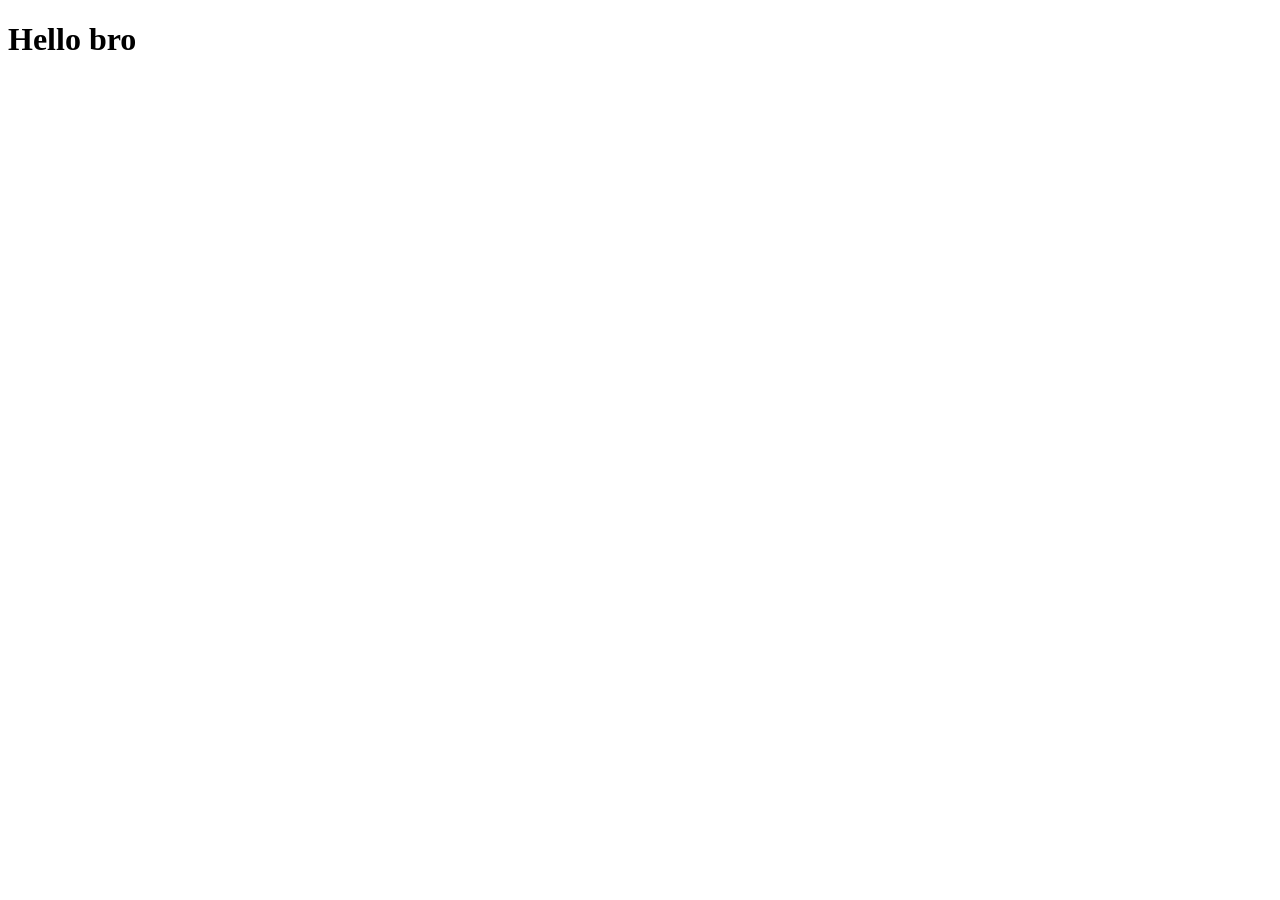
==== home.html @ 218bbf4b "add-home" ====
<!doctype html>
<html lang="en">
  <head>
    <meta charset="UTF-8" />
    <meta name="viewport" content="width=device-width, initial-scale=1.0" />
    <title>Document</title>
  </head>
  <body>
    <h1>Hello bro</h1>
  </body>
</html>
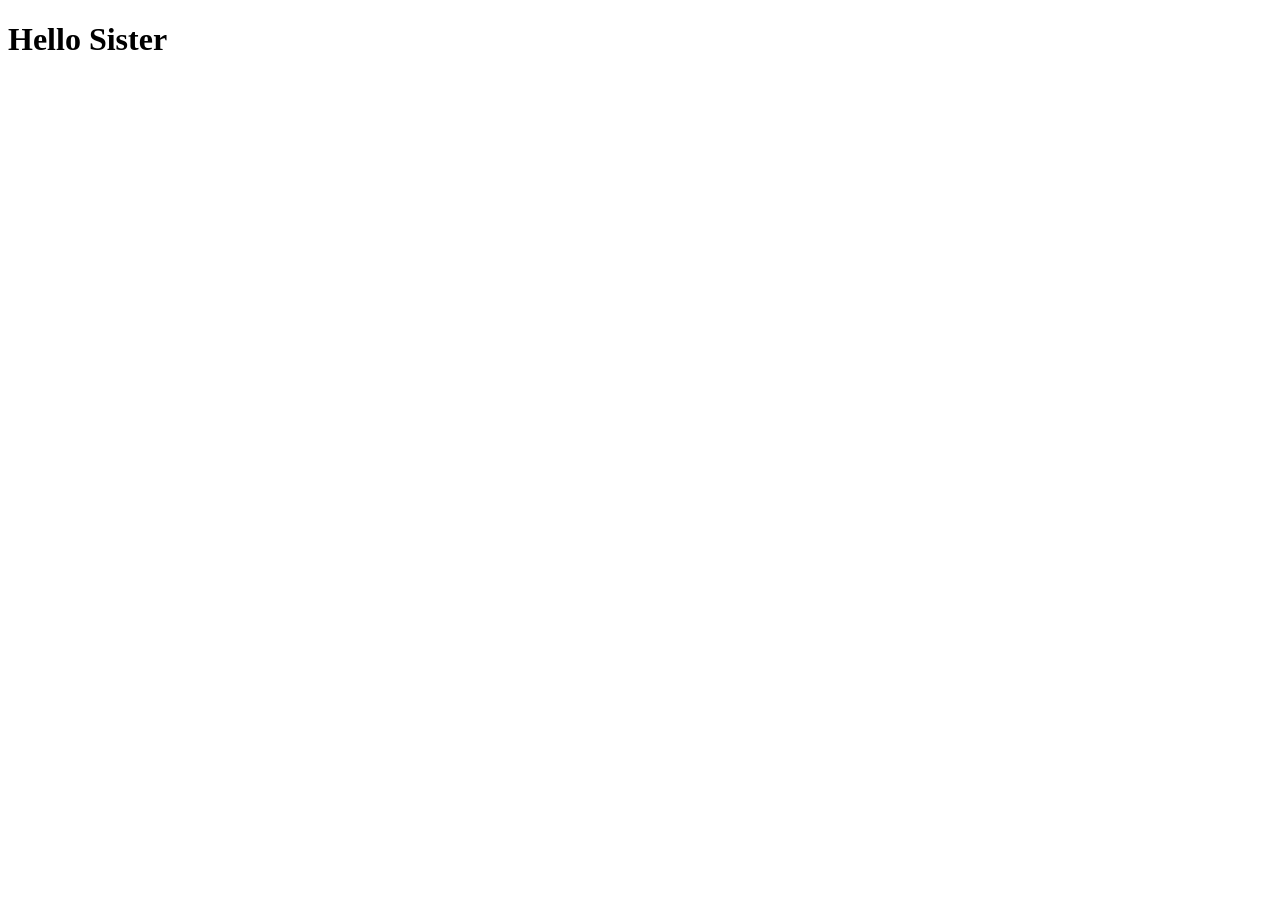
==== commit 9ec7854b: "chage bro to sister" ====
--- a/home.html
+++ b/home.html
@@ -6,6 +6,6 @@
     <title>Document</title>
   </head>
   <body>
-    <h1>Hello bro</h1>
+    <h1>Hello Sister</h1>
   </body>
 </html>
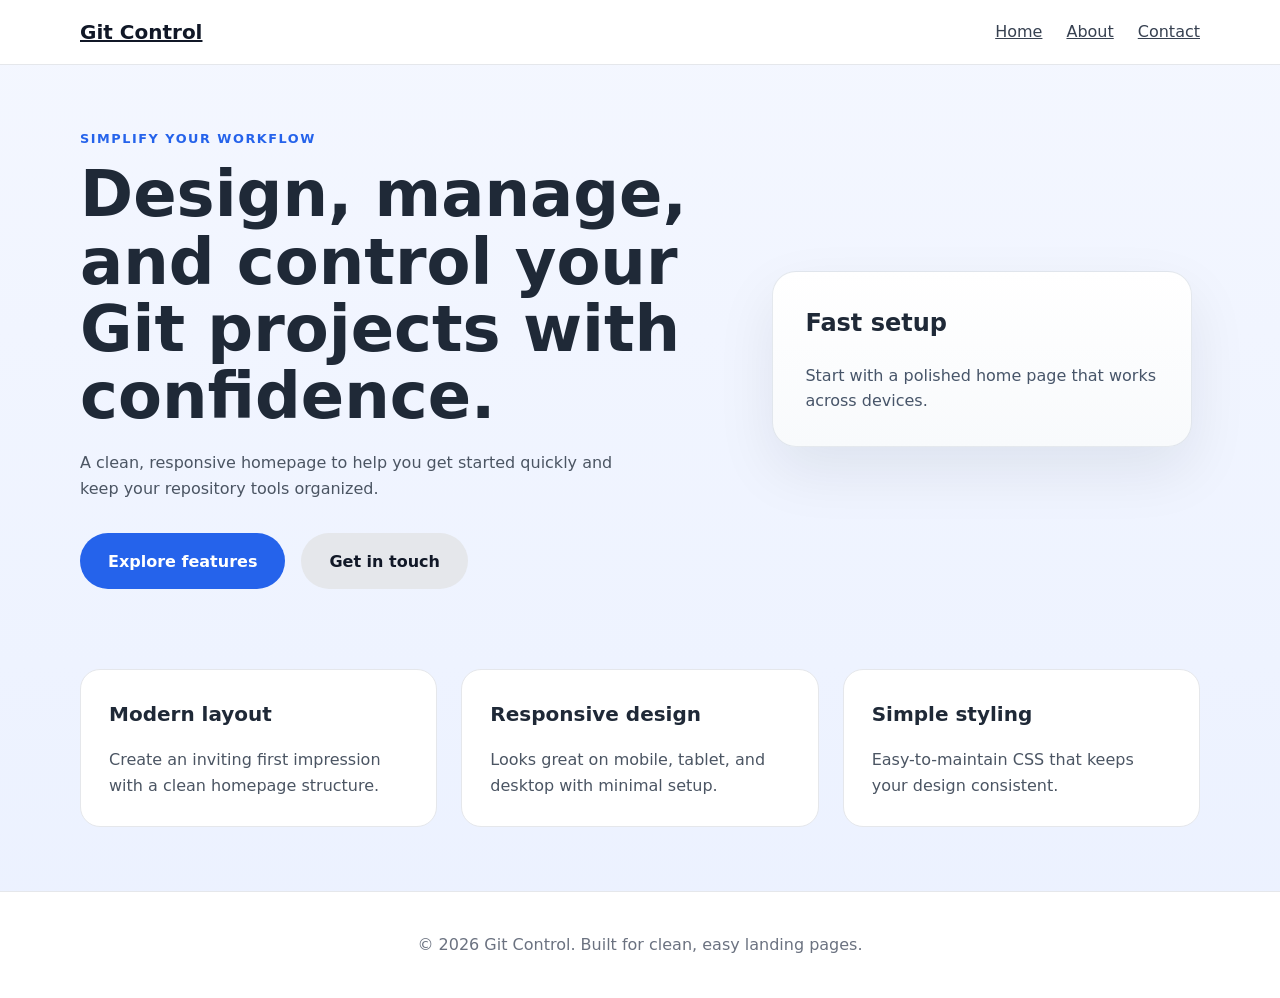
==== commit c8b5eeec: "design-homrpage" ====
--- a/home.html
+++ b/home.html
@@ -3,9 +3,62 @@
   <head>
     <meta charset="UTF-8" />
     <meta name="viewport" content="width=device-width, initial-scale=1.0" />
-    <title>Document</title>
+    <title>Home | Git Control</title>
+    <link rel="stylesheet" href="style.css" />
   </head>
   <body>
-    <h1>Hello Sister</h1>
+    <header class="site-header">
+      <div class="container header-inner">
+        <a class="brand" href="index.html">Git Control</a>
+        <nav>
+          <ul class="nav-list">
+            <li><a href="index.html">Home</a></li>
+            <li><a href="about.html">About</a></li>
+            <li><a href="contact.html">Contact</a></li>
+          </ul>
+        </nav>
+      </div>
+    </header>
+
+    <main>
+      <section class="hero container">
+        <div class="hero-copy">
+          <p class="eyebrow">Simplify your workflow</p>
+          <h1>Design, manage, and control your Git projects with confidence.</h1>
+          <p class="hero-text">A clean, responsive homepage to help you get started quickly and keep your repository tools organized.</p>
+          <div class="hero-actions">
+            <a class="button primary" href="#features">Explore features</a>
+            <a class="button secondary" href="contact.html">Get in touch</a>
+          </div>
+        </div>
+        <div class="hero-image">
+          <div class="card">
+            <h2>Fast setup</h2>
+            <p>Start with a polished home page that works across devices.</p>
+          </div>
+        </div>
+      </section>
+
+      <section id="features" class="features container">
+        <article class="feature-card">
+          <h2>Modern layout</h2>
+          <p>Create an inviting first impression with a clean homepage structure.</p>
+        </article>
+        <article class="feature-card">
+          <h2>Responsive design</h2>
+          <p>Looks great on mobile, tablet, and desktop with minimal setup.</p>
+        </article>
+        <article class="feature-card">
+          <h2>Simple styling</h2>
+          <p>Easy-to-maintain CSS that keeps your design consistent.</p>
+        </article>
+      </section>
+    </main>
+
+    <footer class="site-footer">
+      <div class="container footer-inner">
+        <p>© 2026 Git Control. Built for clean, easy landing pages.</p>
+      </div>
+    </footer>
   </body>
 </html>
--- a/style.css
+++ b/style.css
@@ -0,0 +1,221 @@
+/* Global styles */
+:root {
+  color-scheme: light;
+  font-family: Inter, system-ui, -apple-system, BlinkMacSystemFont, 'Segoe UI', sans-serif;
+  background: #f4f7ff;
+  color: #1f2937;
+}
+
+* {
+  box-sizing: border-box;
+}
+
+html, body {
+  margin: 0;
+  min-height: 100%;
+}
+
+body {
+  line-height: 1.6;
+  background: linear-gradient(180deg, #f4f7ff 0%, #ebf1ff 100%);
+}
+
+img {
+  max-width: 100%;
+  display: block;
+}
+
+.container {
+  width: min(1120px, calc(100% - 2rem));
+  margin: 0 auto;
+}
+
+button, .button {
+  border: none;
+  cursor: pointer;
+  text-decoration: none;
+  display: inline-flex;
+  align-items: center;
+  justify-content: center;
+}
+
+/* Header */
+.site-header {
+  background: #ffffff;
+  border-bottom: 1px solid #e5e7eb;
+  position: sticky;
+  top: 0;
+  z-index: 10;
+}
+
+.header-inner {
+  display: flex;
+  justify-content: space-between;
+  align-items: center;
+  gap: 1rem;
+  padding: 1rem 0;
+}
+
+.brand {
+  font-size: 1.25rem;
+  font-weight: 700;
+  color: #111827;
+}
+
+.nav-list {
+  list-style: none;
+  display: flex;
+  gap: 1.5rem;
+  padding: 0;
+  margin: 0;
+}
+
+.nav-list a {
+  color: #374151;
+  font-weight: 500;
+}
+
+.nav-list a:hover {
+  color: #2563eb;
+}
+
+/* Hero */
+.hero {
+  display: grid;
+  grid-template-columns: 1.2fr 0.8fr;
+  align-items: center;
+  gap: 2rem;
+  padding: 4rem 0 3rem;
+}
+
+.eyebrow {
+  margin: 0 0 0.75rem;
+  color: #2563eb;
+  font-weight: 700;
+  text-transform: uppercase;
+  letter-spacing: 0.12em;
+  font-size: 0.8rem;
+}
+
+.hero h1 {
+  margin: 0;
+  font-size: clamp(2.5rem, 5vw, 4rem);
+  line-height: 1.05;
+  max-width: 15ch;
+}
+
+.hero-text {
+  margin: 1.25rem 0 2rem;
+  max-width: 55ch;
+  color: #4b5563;
+}
+
+.hero-actions {
+  display: flex;
+  flex-wrap: wrap;
+  gap: 1rem;
+}
+
+.button {
+  padding: 0.95rem 1.75rem;
+  border-radius: 999px;
+  font-weight: 600;
+}
+
+.button.primary {
+  background: #2563eb;
+  color: #ffffff;
+}
+
+.button.secondary {
+  background: #e5e7eb;
+  color: #111827;
+}
+
+.button:hover {
+  opacity: 0.95;
+}
+
+.hero-image {
+  display: grid;
+  place-items: center;
+}
+
+.card {
+  background: linear-gradient(180deg, #ffffff 0%, #f8fafc 100%);
+  border: 1px solid rgba(148, 163, 184, 0.24);
+  border-radius: 24px;
+  padding: 2rem;
+  box-shadow: 0 24px 60px rgba(15, 23, 42, 0.08);
+  max-width: 420px;
+}
+
+.card h2 {
+  margin-top: 0;
+  font-size: 1.5rem;
+}
+
+.card p {
+  margin: 0.75rem 0 0;
+  color: #475569;
+}
+
+/* Features */
+.features {
+  display: grid;
+  grid-template-columns: repeat(3, minmax(0, 1fr));
+  gap: 1.5rem;
+  padding: 2rem 0 4rem;
+}
+
+.feature-card {
+  background: #ffffff;
+  border-radius: 20px;
+  padding: 1.75rem;
+  border: 1px solid #e5e7eb;
+}
+
+.feature-card h2 {
+  margin-top: 0;
+  font-size: 1.25rem;
+}
+
+.feature-card p {
+  margin: 0.9rem 0 0;
+  color: #4b5563;
+}
+
+/* Footer */
+.site-footer {
+  background: #ffffff;
+  border-top: 1px solid #e5e7eb;
+}
+
+.footer-inner {
+  padding: 1.5rem 0;
+  text-align: center;
+  color: #6b7280;
+}
+
+/* Responsive */
+@media (max-width: 860px) {
+  .hero {
+    grid-template-columns: 1fr;
+  }
+
+  .features {
+    grid-template-columns: 1fr;
+  }
+}
+
+@media (max-width: 640px) {
+  .header-inner {
+    flex-direction: column;
+    align-items: flex-start;
+  }
+
+  .nav-list {
+    flex-wrap: wrap;
+    gap: 1rem;
+  }
+}
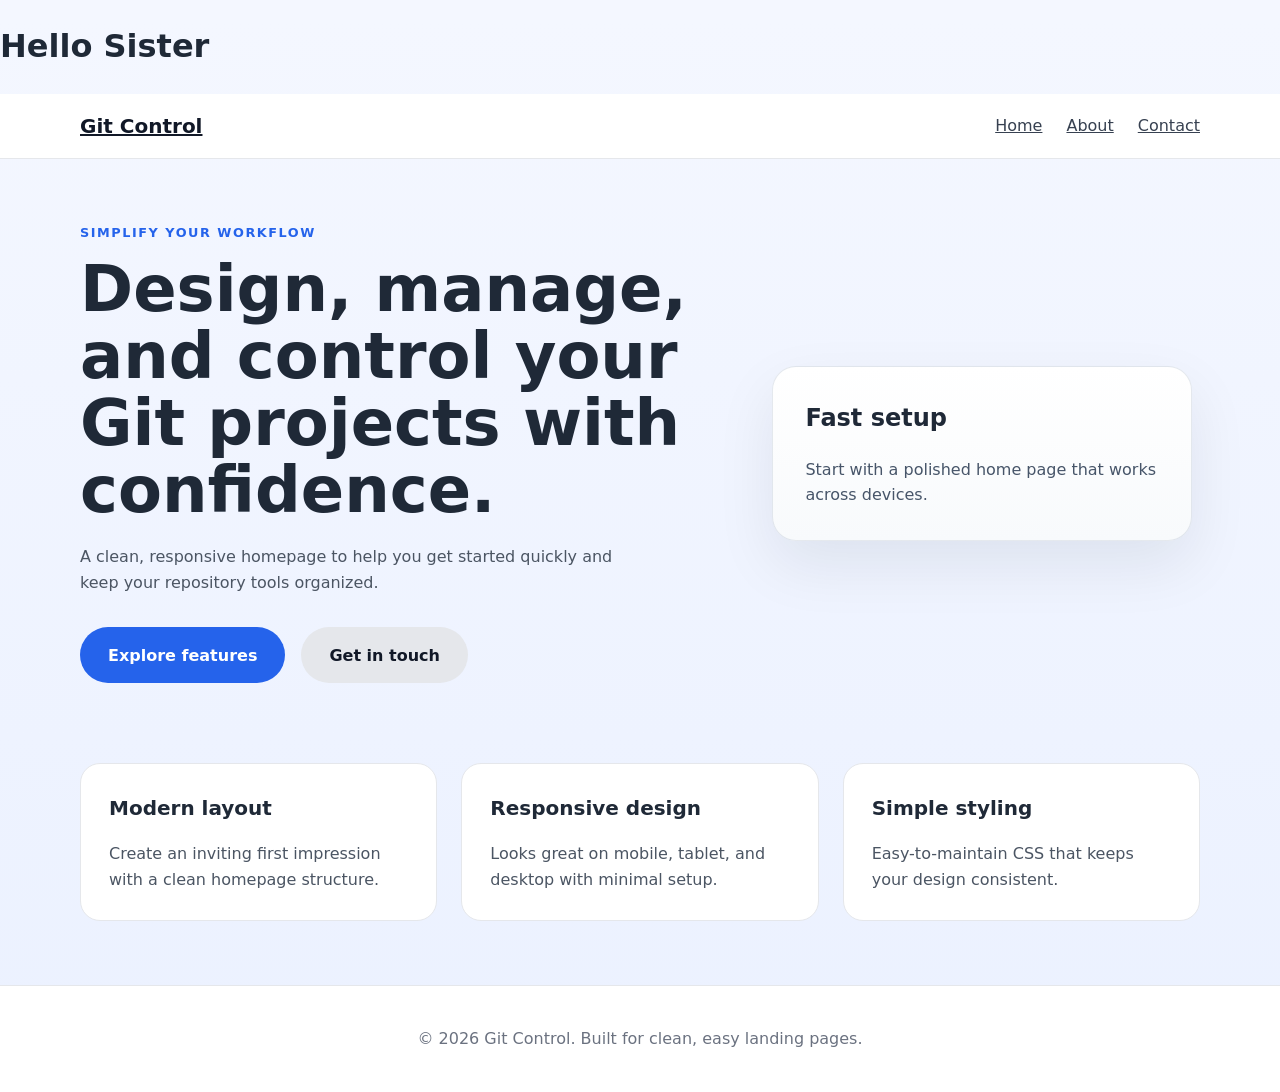
==== commit 21b9bec7: "change brother to sister" ====
--- a/home.html
+++ b/home.html
@@ -7,6 +7,7 @@
     <link rel="stylesheet" href="style.css" />
   </head>
   <body>
+    <h1>Hello Sister</h1>
     <header class="site-header">
       <div class="container header-inner">
         <a class="brand" href="index.html">Git Control</a>
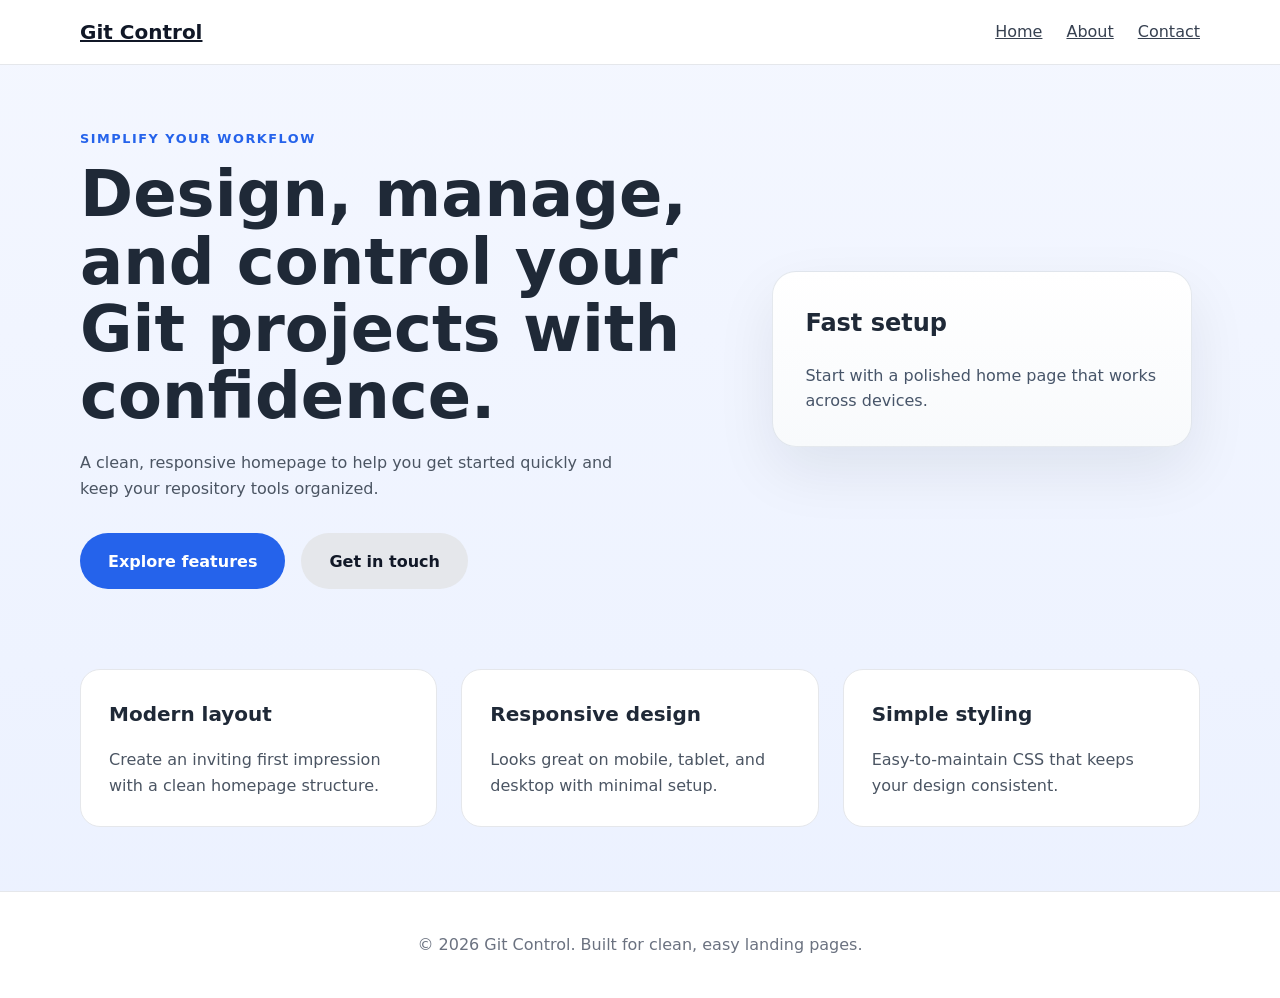
==== commit 3bb7acd5: "new_line" ====
--- a/home.html
+++ b/home.html
@@ -7,7 +7,6 @@
     <link rel="stylesheet" href="style.css" />
   </head>
   <body>
-    <h1>Hello Sister</h1>
     <header class="site-header">
       <div class="container header-inner">
         <a class="brand" href="index.html">Git Control</a>
@@ -25,8 +24,13 @@
       <section class="hero container">
         <div class="hero-copy">
           <p class="eyebrow">Simplify your workflow</p>
-          <h1>Design, manage, and control your Git projects with confidence.</h1>
-          <p class="hero-text">A clean, responsive homepage to help you get started quickly and keep your repository tools organized.</p>
+          <h1>
+            Design, manage, and control your Git projects with confidence.
+          </h1>
+          <p class="hero-text">
+            A clean, responsive homepage to help you get started quickly and
+            keep your repository tools organized.
+          </p>
           <div class="hero-actions">
             <a class="button primary" href="#features">Explore features</a>
             <a class="button secondary" href="contact.html">Get in touch</a>
@@ -43,7 +47,9 @@
       <section id="features" class="features container">
         <article class="feature-card">
           <h2>Modern layout</h2>
-          <p>Create an inviting first impression with a clean homepage structure.</p>
+          <p>
+            Create an inviting first impression with a clean homepage structure.
+          </p>
         </article>
         <article class="feature-card">
           <h2>Responsive design</h2>
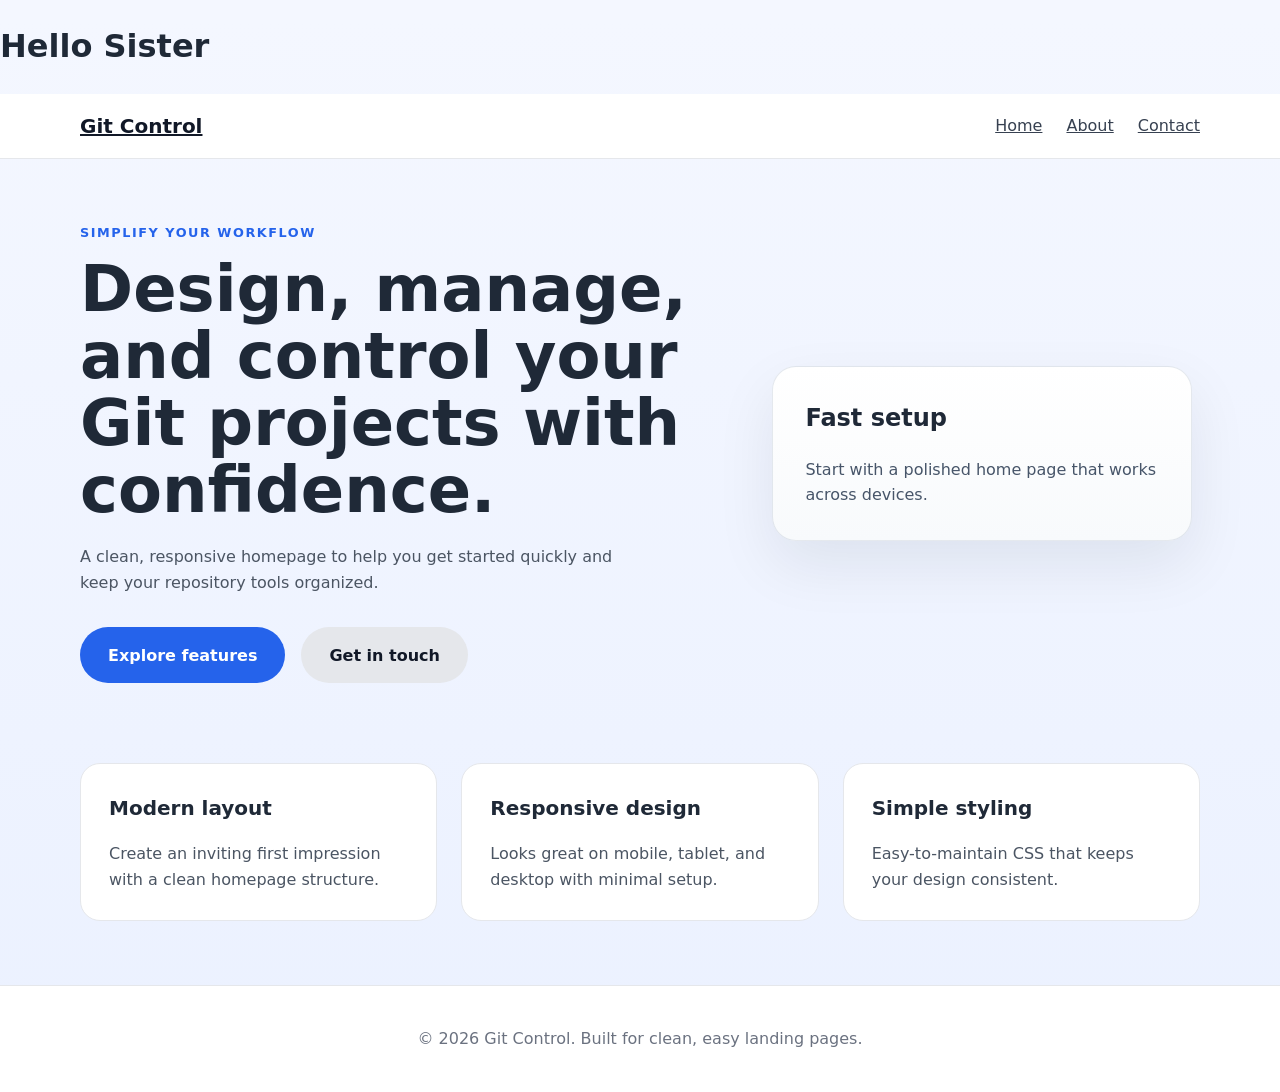
==== commit 92e999ee: "Merge branch 'vin' of https://github.com/kimly07/Testing-Git-Control into vin" ====
--- a/home.html
+++ b/home.html
@@ -7,6 +7,7 @@
     <link rel="stylesheet" href="style.css" />
   </head>
   <body>
+    <h1>Hello Sister</h1>
     <header class="site-header">
       <div class="container header-inner">
         <a class="brand" href="index.html">Git Control</a>
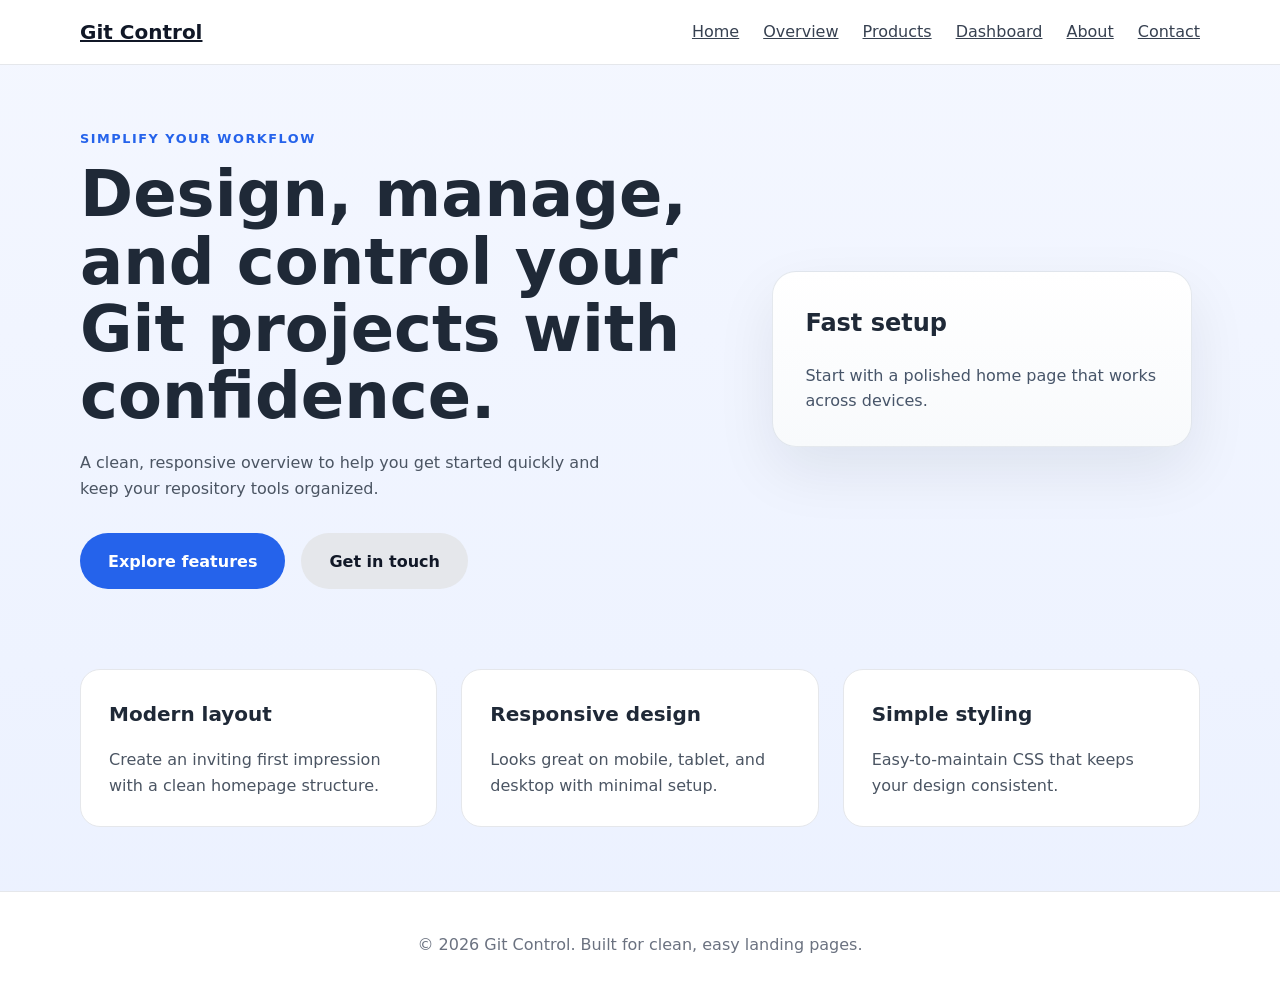
==== commit cce5f43c: "new-design" ====
--- a/home.html
+++ b/home.html
@@ -1,19 +1,21 @@
-<!doctype html>
+﻿<!doctype html>
 <html lang="en">
   <head>
     <meta charset="UTF-8" />
     <meta name="viewport" content="width=device-width, initial-scale=1.0" />
-    <title>Home | Git Control</title>
+    <title>Overview | Git Control</title>
     <link rel="stylesheet" href="style.css" />
   </head>
   <body>
-    <h1>Hello Sister</h1>
     <header class="site-header">
       <div class="container header-inner">
         <a class="brand" href="index.html">Git Control</a>
         <nav>
           <ul class="nav-list">
             <li><a href="index.html">Home</a></li>
+            <li><a href="home.html">Overview</a></li>
+            <li><a href="product.html">Products</a></li>
+            <li><a href="dashboard.html">Dashboard</a></li>
             <li><a href="about.html">About</a></li>
             <li><a href="contact.html">Contact</a></li>
           </ul>
@@ -25,13 +27,8 @@
       <section class="hero container">
         <div class="hero-copy">
           <p class="eyebrow">Simplify your workflow</p>
-          <h1>
-            Design, manage, and control your Git projects with confidence.
-          </h1>
-          <p class="hero-text">
-            A clean, responsive homepage to help you get started quickly and
-            keep your repository tools organized.
-          </p>
+          <h1>Design, manage, and control your Git projects with confidence.</h1>
+          <p class="hero-text">A clean, responsive overview to help you get started quickly and keep your repository tools organized.</p>
           <div class="hero-actions">
             <a class="button primary" href="#features">Explore features</a>
             <a class="button secondary" href="contact.html">Get in touch</a>
